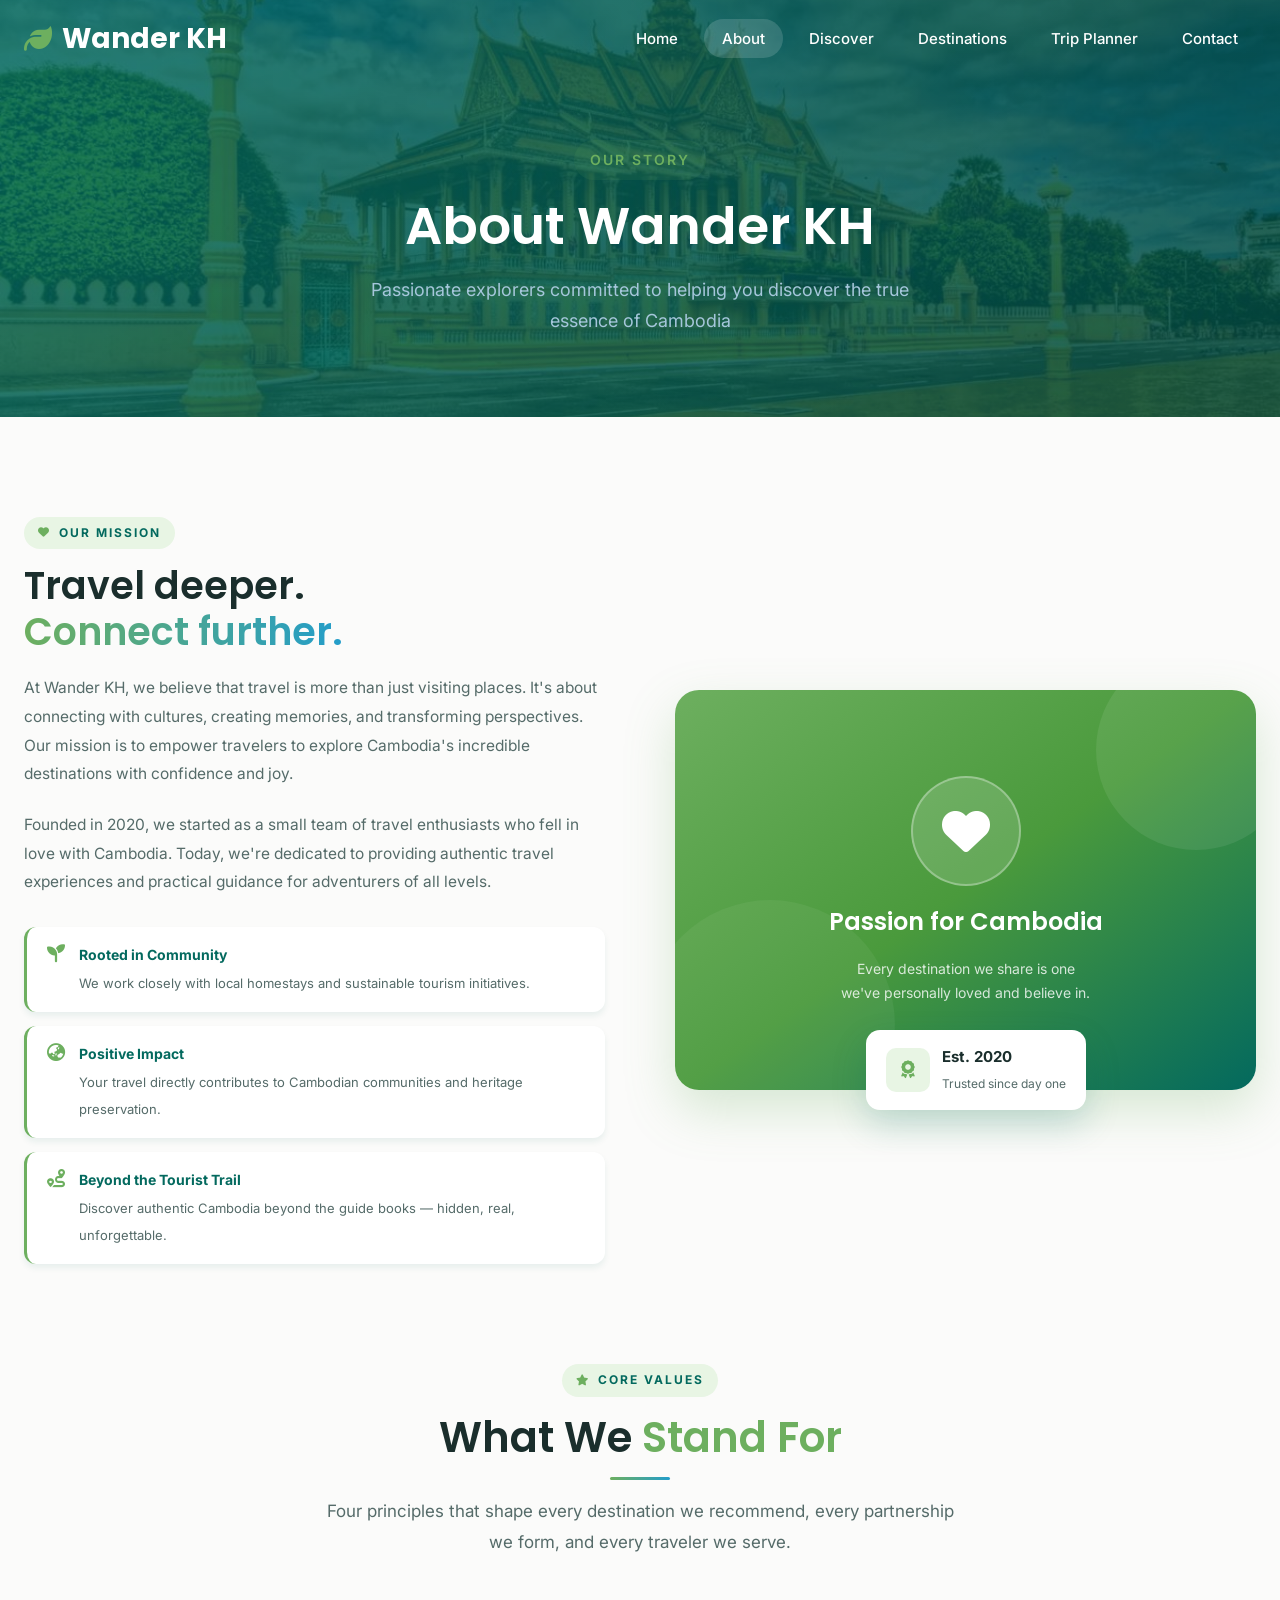
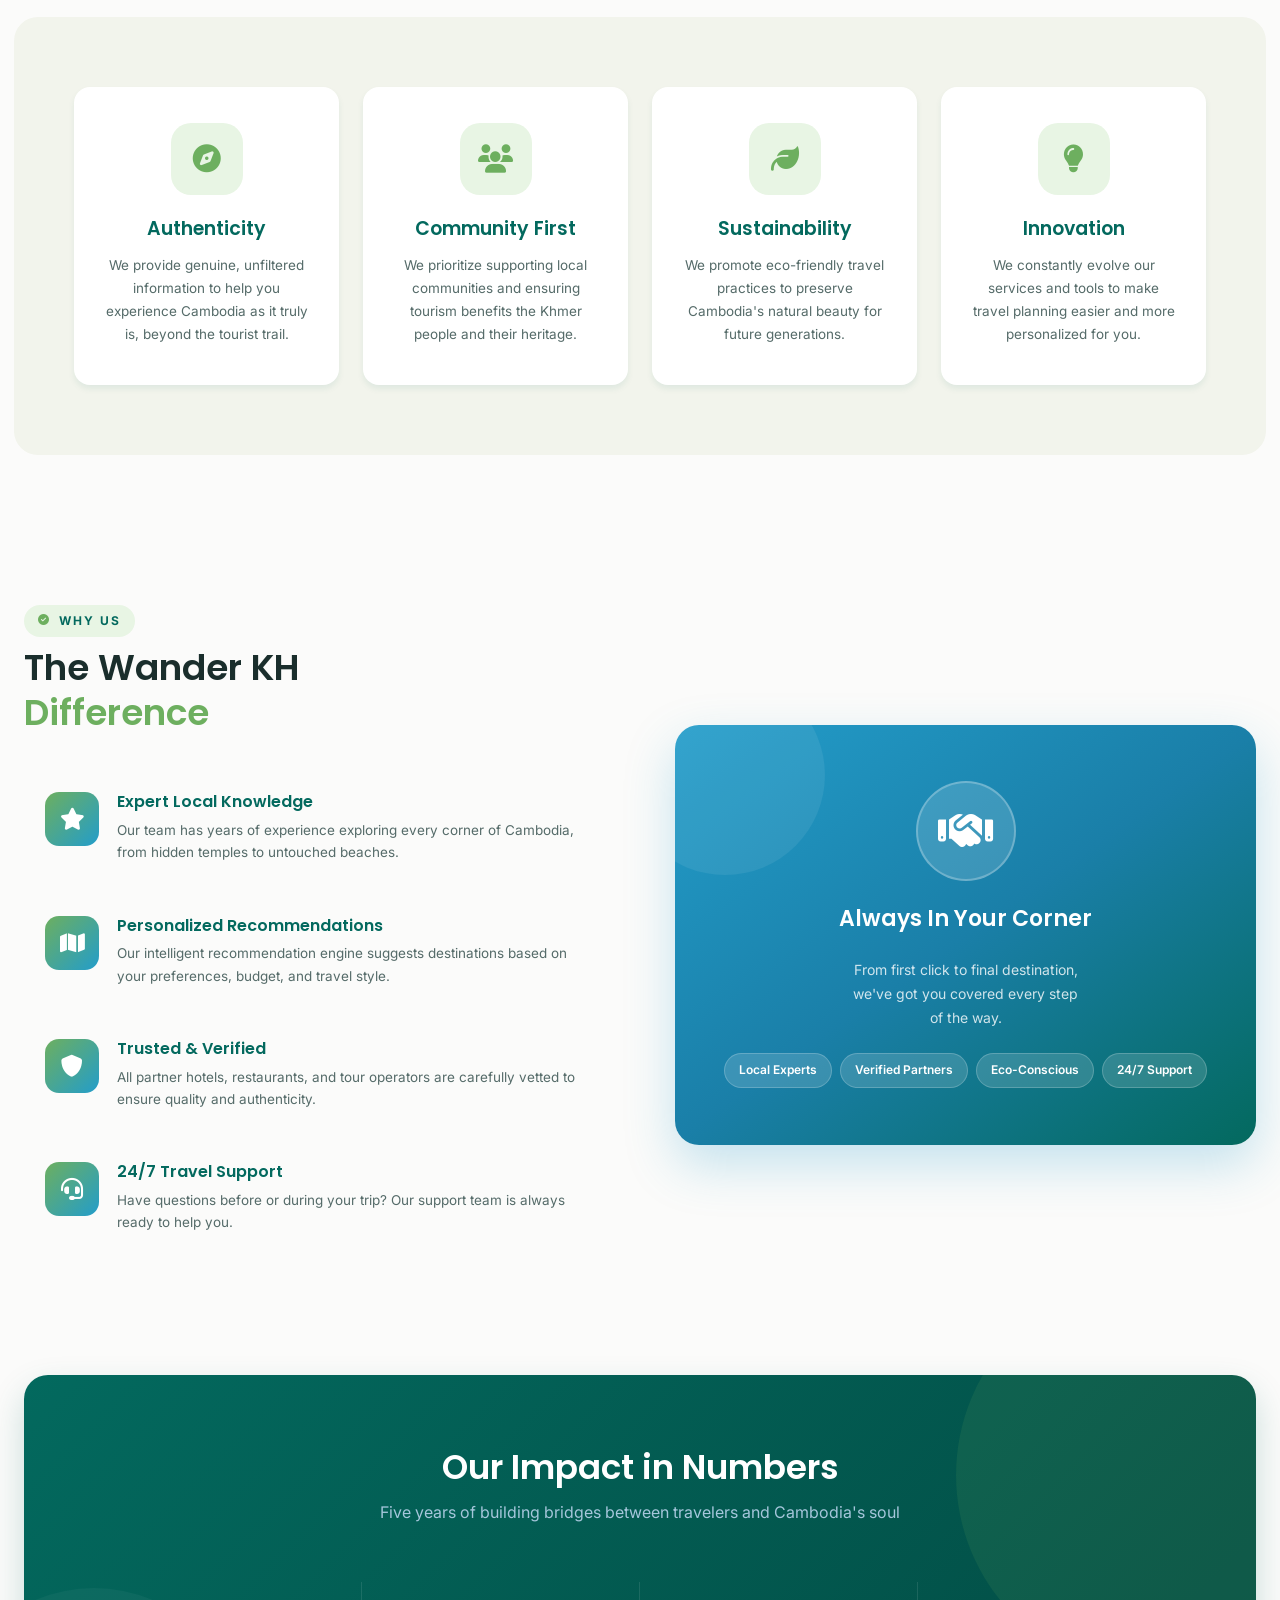
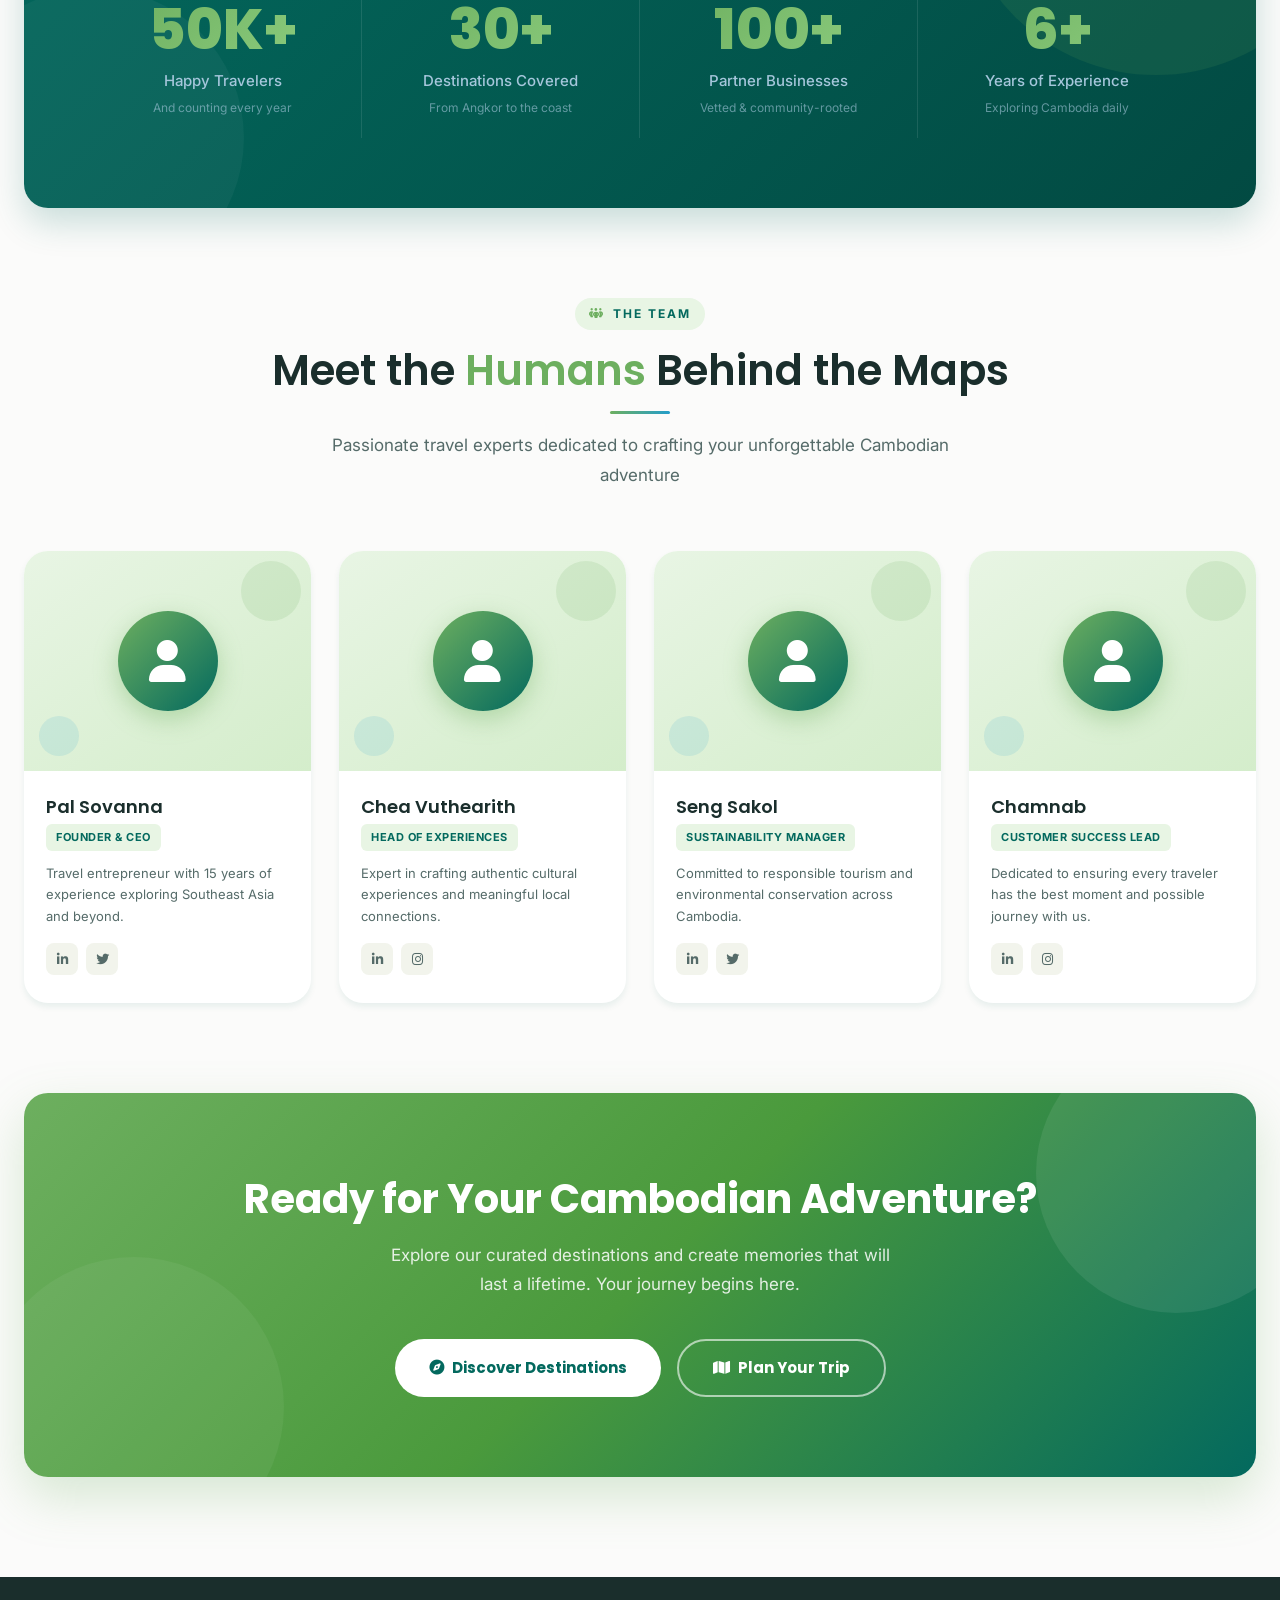
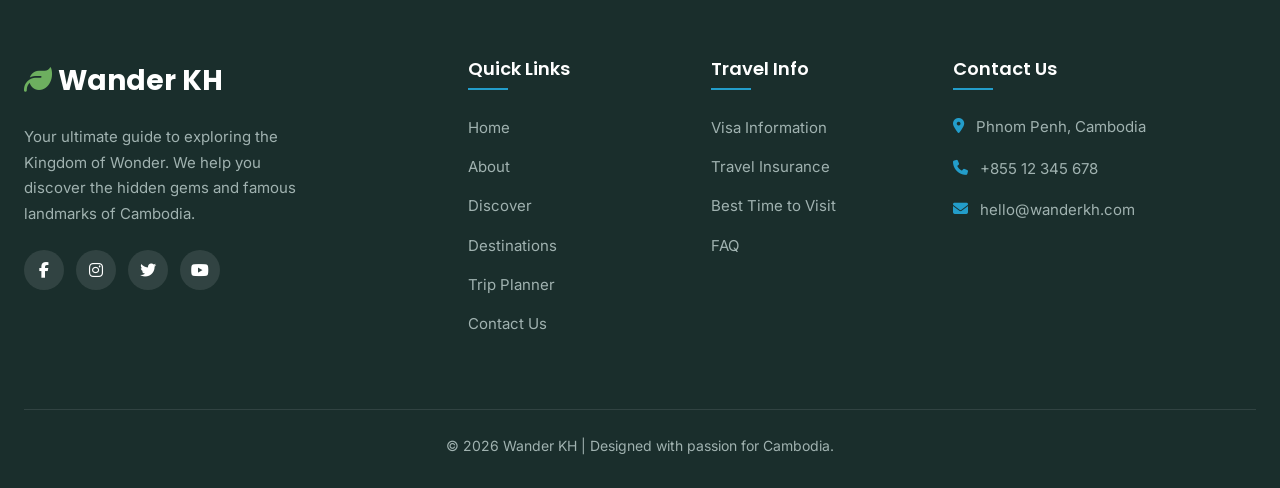
==== about-us.html @ 57054cf1 "Add files via upload" ====
<!DOCTYPE html>
<html lang="en">
    <head>
        <meta charset="UTF-8">
        <meta name="viewport" content="width=device-width, initial-scale=1.0">
        <title>About Us | Wander KH</title>
        <link rel="preconnect" href="https://fonts.googleapis.com">
        <link rel="preconnect" href="https://fonts.gstatic.com" crossorigin>
        <link href="https://fonts.googleapis.com/css2?family=Poppins:ital,wght@0,300;0,400;0,600;0,700;0,800;1,800&family=Inter:wght@300;400;500;600&display=swap" rel="stylesheet">
        <link rel="stylesheet" href="https://cdnjs.cloudflare.com/ajax/libs/font-awesome/6.4.0/css/all.min.css">
        <style>
            :root {
                --cool-jade: #03695e;
                --spring-herb: #6daf5f;
                --spring-herb-light: #8ece80;
                --spring-herb-pale: #e8f5e4;
                --sky-aqua: #239dca;
                --light-blue: #a5c6db;
                --linen-white: #e7e9d8;
                --text-dark: #1a2e2c;
                --text-light: #556b69;
                --bg-light: #fbfbfa;
                --bg-soft: #f2f4ec;
                --white: #ffffff;
                --shadow-sm: 0 4px 6px rgba(3, 105, 94, 0.08);
                --shadow-md: 0 10px 25px rgba(3, 105, 94, 0.12);
                --shadow-hover: 0 15px 35px rgba(3, 105, 94, 0.2);
                --shadow-green: 0 20px 50px rgba(109, 175, 95, 0.25);
                --radius: 16px;
                --radius-lg: 24px;
                --max-width: 1280px;
            }

            * { margin: 0; padding: 0; box-sizing: border-box; }

            body {
                font-family: "Inter", sans-serif;
                background-color: var(--bg-light);
                color: var(--text-dark);
                line-height: 1.7;
                overflow-x: hidden;
            }

            h1, h2, h3, h4 {
                font-family: "Poppins", sans-serif;
                font-weight: 600;
                line-height: 1.3;
            }

            /* ── Animations ── */
            @keyframes fadeInUp {
                from { opacity: 0; transform: translateY(40px); }
                to   { opacity: 1; transform: translateY(0); }
            }
            @keyframes slideInLeft {
                from { opacity: 0; transform: translateX(-40px); }
                to   { opacity: 1; transform: translateX(0); }
            }
            @keyframes slideInRight {
                from { opacity: 0; transform: translateX(40px); }
                to   { opacity: 1; transform: translateX(0); }
            }
            @keyframes floatBob {
                0%, 100% { transform: translateY(0); }
                50%       { transform: translateY(-12px); }
            }
            @keyframes spinSlow {
                from { transform: rotate(0deg); }
                to   { transform: rotate(360deg); }
            }
            @keyframes shimmer {
                0%   { background-position: -200% center; }
                100% { background-position: 200% center; }
            }
            @keyframes countUp {
                from { opacity: 0; transform: scale(0.5); }
                to   { opacity: 1; transform: scale(1); }
            }
            @keyframes leafDrift {
                0%   { transform: translateY(0) rotate(0deg); opacity: 0; }
                10%  { opacity: 1; }
                90%  { opacity: 1; }
                100% { transform: translateY(-100vh) rotate(720deg); opacity: 0; }
            }

            /* ── Header (unchanged) ── */
            header {
                position: fixed; width: 100%; top: 0; z-index: 1000;
                transition: all 0.4s ease; background: transparent; padding: 15px 0;
            }
            header.scrolled {
                background: var(--cool-jade); padding: 10px 0;
                box-shadow: 0 4px 20px rgba(0,0,0,.1);
            }
            nav {
                max-width: var(--max-width); margin: 0 auto; padding: 0 24px;
                display: flex; justify-content: space-between; align-items: center;
            }
            .logo {
                color: var(--white); font-family: "Poppins", sans-serif;
                font-size: 28px; font-weight: 700; text-decoration: none;
                display: flex; align-items: center; gap: 10px;
            }
            .logo i { color: var(--spring-herb); }
            .nav-links { list-style: none; display: flex; gap: 8px; }
            .nav-links a {
                text-decoration: none; color: var(--white); font-size: 15px;
                font-weight: 500; padding: 10px 18px; border-radius: 30px;
                transition: all .3s ease;
            }
            .nav-links a:hover, .nav-links a.active { background: rgba(255,255,255,.15); }
            .mobile-menu-btn {
                display: none; color: var(--white); font-size: 24px;
                cursor: pointer; background: none; border: none;
            }

            /* ── Hero ── */
            .page-hero {
                background: linear-gradient(135deg, var(--cool-jade) 0%, #024a42 100%);
                padding: 140px 24px 80px; text-align: center; position: relative; overflow: hidden;
            }
            .page-hero::before {
                content: ""; position: absolute; inset: 0;
                background: url("images/phnom-penh.jpg") center/cover; opacity: .15;
            }
            .page-hero-content { position: relative; z-index: 2; animation: fadeInUp .8s ease; }
            .page-hero-tag {
                color: var(--spring-herb); font-weight: 600; font-size: 14px;
                text-transform: uppercase; letter-spacing: 2px; margin-bottom: 12px;
                display: inline-block; background: rgba(109,175,95,.1);
                padding: 8px 16px; border-radius: 20px;
            }
            .page-hero h1 { font-size: 52px; color: var(--white); margin-bottom: 16px; }
            .page-hero p { color: var(--light-blue); font-size: 18px; max-width: 600px; margin: 0 auto; }

            /* ── Main wrapper ── */
            main { max-width: var(--max-width); margin: 0 auto; padding: 0 24px; }
            .section { padding: 90px 0; }

            /* ── Section heading system ── */
            .section-label {
                display: inline-flex; align-items: center; gap: 8px;
                background: var(--spring-herb-pale); color: var(--cool-jade);
                font-size: 12px; font-weight: 700; letter-spacing: 2px;
                text-transform: uppercase; padding: 6px 14px; border-radius: 20px;
                margin-bottom: 14px;
            }
            .section-label i { font-size: 11px; color: var(--spring-herb); }
            .section-title {
                font-size: 42px; color: var(--text-dark); margin-bottom: 16px;
                text-align: center; position: relative; display: inline-block; width: 100%;
            }
            .section-title span { color: var(--spring-herb); }
            .section-title::after {
                content: ""; display: block; width: 60px; height: 3px;
                background: linear-gradient(90deg, var(--spring-herb), var(--sky-aqua));
                margin: 12px auto 0; border-radius: 2px;
            }
            .section-subtitle {
                font-size: 17px; color: var(--text-light); text-align: center;
                margin-bottom: 60px; max-width: 640px;
                margin-left: auto; margin-right: auto; line-height: 1.8;
            }

            /* ════════════════════════════════════
               MISSION  –  split layout
            ════════════════════════════════════ */
            .mission-section { padding: 100px 0 80px; }

            .mission-container {
                display: grid; grid-template-columns: 1fr 1fr;
                gap: 70px; align-items: center;
            }

            .mission-text { animation: slideInLeft .9s ease both; }

            .mission-text h2 {
                font-size: 38px; color: var(--text-dark); margin-bottom: 20px;
                line-height: 1.2;
            }
            .mission-text h2 em {
                font-style: normal; color: var(--spring-herb);
                background: linear-gradient(90deg, var(--spring-herb), var(--sky-aqua));
                -webkit-background-clip: text; -webkit-text-fill-color: transparent;
            }

            .mission-text p {
                color: var(--text-light); font-size: 15.5px; margin-bottom: 22px; line-height: 1.85;
            }

            .mission-highlights {
                display: flex; flex-direction: column; gap: 14px; margin-top: 30px;
            }
            .mh-item {
                display: flex; align-items: flex-start; gap: 14px;
                background: var(--white); padding: 16px 20px; border-radius: 12px;
                border-left: 3px solid var(--spring-herb); box-shadow: var(--shadow-sm);
                transition: transform .25s ease, box-shadow .25s ease;
            }
            .mh-item:hover { transform: translateX(6px); box-shadow: var(--shadow-md); }
            .mh-item i { color: var(--spring-herb); font-size: 18px; margin-top: 2px; flex-shrink: 0; }
            .mh-item strong { display: block; color: var(--cool-jade); font-size: 14px; margin-bottom: 2px; }
            .mh-item span { font-size: 13px; color: var(--text-light); }

            /* Decorative visual panel */
            .mission-visual {
                position: relative; animation: slideInRight .9s ease both;
            }
            .mission-card-main {
                background: linear-gradient(145deg, var(--spring-herb) 0%, #4a9a3c 50%, var(--cool-jade) 100%);
                border-radius: var(--radius-lg); padding: 50px 40px;
                box-shadow: var(--shadow-green); color: var(--white);
                text-align: center; position: relative; overflow: hidden;
                min-height: 400px; display: flex; flex-direction: column;
                align-items: center; justify-content: center; gap: 20px;
            }
            .mission-card-main::before {
                content: ""; position: absolute; top: -40px; right: -40px;
                width: 200px; height: 200px;
                background: rgba(255,255,255,.08); border-radius: 50%;
            }
            .mission-card-main::after {
                content: ""; position: absolute; bottom: -60px; left: -30px;
                width: 250px; height: 250px;
                background: rgba(255,255,255,.05); border-radius: 50%;
            }
            .mission-icon-ring {
                width: 110px; height: 110px; border-radius: 50%;
                background: rgba(255,255,255,.15); border: 2px solid rgba(255,255,255,.3);
                display: flex; align-items: center; justify-content: center;
                animation: floatBob 4s ease-in-out infinite;
                position: relative; z-index: 1;
            }
            .mission-icon-ring i { font-size: 48px; color: var(--white); }
            .mission-card-main h3 {
                font-size: 24px; color: var(--white); position: relative; z-index: 1;
            }
            .mission-card-main p {
                font-size: 14px; color: rgba(255,255,255,.8); max-width: 260px;
                position: relative; z-index: 1;
            }

            /* floating badge */
            .mission-badge {
                position: absolute; bottom: -20px; right: 170px;
                background: var(--white); border-radius: 14px;
                padding: 14px 20px; box-shadow: var(--shadow-hover);
                display: flex; align-items: center; gap: 12px;
                animation: fadeInUp 1.2s ease both;
            }
            .mission-badge-icon {
                width: 44px; height: 44px; border-radius: 10px;
                background: var(--spring-herb-pale);
                display: flex; align-items: center; justify-content: center;
            }
            .mission-badge-icon i { color: var(--spring-herb); font-size: 18px; }
            .mission-badge strong { display: block; color: var(--text-dark); font-size: 15px; }
            .mission-badge span { font-size: 12px; color: var(--text-light); }

            /* ════════════════════════════════════
               VALUES  –  card grid
            ════════════════════════════════════ */
            .values-section {
                background: var(--bg-soft); border-radius: var(--radius-lg);
                padding: 70px 60px; margin: 0 -10px;
            }

            .values-grid {
                display: grid; grid-template-columns: repeat(4, 1fr); gap: 24px;
            }

            .value-card {
                background: var(--white); padding: 36px 28px;
                border-radius: var(--radius); box-shadow: var(--shadow-sm);
                text-align: center; transition: all .35s ease;
                position: relative; overflow: hidden; cursor: default;
                border-bottom: 3px solid transparent;
            }
            .value-card::after {
                content: ""; position: absolute; inset: 0;
                background: linear-gradient(135deg,
                    rgba(109,175,95,.06) 0%, rgba(35,157,202,.06) 100%);
                opacity: 0; transition: opacity .35s ease;
            }
            .value-card:hover {
                transform: translateY(-10px);
                box-shadow: var(--shadow-green);
                border-bottom-color: var(--spring-herb);
            }
            .value-card:hover::after { opacity: 1; }

            .value-icon-wrap {
                width: 72px; height: 72px; border-radius: 20px;
                background: var(--spring-herb-pale);
                display: flex; align-items: center; justify-content: center;
                margin: 0 auto 22px; transition: all .35s ease;
            }
            .value-card:hover .value-icon-wrap {
                background: var(--spring-herb); transform: rotate(8deg) scale(1.1);
            }
            .value-icon-wrap i {
                font-size: 28px; color: var(--spring-herb);
                transition: color .35s ease;
            }
            .value-card:hover .value-icon-wrap i { color: var(--white); }
            .value-card h3 { font-size: 19px; color: var(--cool-jade); margin-bottom: 12px; }
            .value-card p { color: var(--text-light); font-size: 13.5px; line-height: 1.7; }

            /* ════════════════════════════════════
               FEATURES  –  alternating layout
            ════════════════════════════════════ */
            .features-section { padding: 90px 0; }

            .features-container {
                display: grid; grid-template-columns: 1fr 1fr;
                gap: 70px; align-items: center;
            }

            .features-list { animation: slideInLeft .9s ease both; }
            .features-list > .section-label { margin-bottom: 8px; }
            .features-list > h2 {
                font-size: 36px; color: var(--text-dark); margin-bottom: 36px;
                line-height: 1.25;
            }
            .features-list > h2 span { color: var(--spring-herb); }

            .feature-item {
                display: flex; gap: 18px; align-items: flex-start;
                padding: 20px; border-radius: var(--radius);
                transition: all .3s ease; margin-bottom: 10px;
                border: 1px solid transparent;
            }
            .feature-item:hover {
                background: var(--white); border-color: var(--spring-herb-pale);
                box-shadow: var(--shadow-sm); transform: translateX(8px);
            }

            .feature-number {
                font-family: "Poppins", sans-serif; font-size: 11px;
                font-weight: 700; color: var(--spring-herb); background: var(--spring-herb-pale);
                width: 24px; height: 24px; border-radius: 6px;
                display: flex; align-items: center; justify-content: center;
                flex-shrink: 0; margin-top: 14px; letter-spacing: 0;
            }

            .feature-icon {
                width: 54px; height: 54px; flex-shrink: 0;
                background: linear-gradient(135deg, var(--spring-herb) 0%, var(--sky-aqua) 100%);
                border-radius: 14px; display: flex; align-items: center; justify-content: center;
                transition: all .3s ease;
            }
            .feature-item:hover .feature-icon { transform: scale(1.12) rotate(-5deg); }
            .feature-icon i { color: var(--white); font-size: 22px; }
            .feature-text h3 { font-size: 16px; color: var(--cool-jade); margin-bottom: 6px; }
            .feature-text p { color: var(--text-light); font-size: 13.5px; line-height: 1.65; }

            /* Features visual */
            .features-visual {
                position: relative; animation: slideInRight .9s ease both;
            }
            .features-card-bg {
                background: linear-gradient(145deg, var(--sky-aqua) 0%, #1a7fa8 50%, var(--cool-jade) 100%);
                border-radius: var(--radius-lg); padding: 50px 40px;
                min-height: 420px; display: flex; flex-direction: column;
                align-items: center; justify-content: center; gap: 24px;
                box-shadow: 0 20px 50px rgba(35,157,202,.25);
                text-align: center; position: relative; overflow: hidden;
            }
            .features-card-bg::before {
                content: ""; position: absolute; top: -50px; left: -50px;
                width: 200px; height: 200px; background: rgba(255,255,255,.07); border-radius: 50%;
            }
            .fv-icon {
                width: 100px; height: 100px; border-radius: 50%;
                background: rgba(255,255,255,.15); border: 2px solid rgba(255,255,255,.25);
                display: flex; align-items: center; justify-content: center;
                animation: floatBob 5s ease-in-out infinite;
            }
            .fv-icon i { font-size: 44px; color: var(--white); }
            .features-card-bg h3 { font-size: 22px; color: var(--white); }
            .features-card-bg p { color: rgba(255,255,255,.8); font-size: 14px; max-width: 240px; }

            .fv-pills { display: flex; flex-wrap: wrap; gap: 8px; justify-content: center; }
            .fv-pill {
                background: rgba(255,255,255,.15); color: var(--white);
                font-size: 12px; font-weight: 600; padding: 6px 14px;
                border-radius: 20px; border: 1px solid rgba(255,255,255,.2);
            }

            /* ════════════════════════════════════
               STATS  –  bold counter row
            ════════════════════════════════════ */
            .stats-section { padding: 20px 0 90px; }

            .stats-wrapper {
                background: linear-gradient(135deg, var(--cool-jade) 0%, #024a42 100%);
                border-radius: var(--radius-lg); padding: 70px 60px;
                box-shadow: var(--shadow-hover); position: relative; overflow: hidden;
            }
            .stats-wrapper::before {
                content: ""; position: absolute; top: -100px; right: -100px;
                width: 400px; height: 400px; border-radius: 50%;
                background: rgba(109,175,95,.12);
            }
            .stats-wrapper::after {
                content: ""; position: absolute; bottom: -80px; left: -80px;
                width: 300px; height: 300px; border-radius: 50%;
                background: rgba(255,255,255,.04);
            }

            .stats-header { text-align: center; margin-bottom: 56px; }
            .stats-header h2 { font-size: 34px; color: var(--white); margin-bottom: 10px; }
            .stats-header p { color: var(--light-blue); font-size: 16px; }

            .stats-grid {
                display: grid; grid-template-columns: repeat(4, 1fr);
                gap: 0; position: relative; z-index: 1;
            }
            .stat-item {
                text-align: center; padding: 20px;
                border-right: 1px solid rgba(255,255,255,.1);
                animation: countUp .7s ease both;
            }
            .stat-item:last-child { border-right: none; }

            .stat-number {
                font-family: "Poppins", sans-serif; font-size: 56px; font-weight: 800;
                color: var(--spring-herb); display: block; line-height: 1;
                margin-bottom: 10px;
                background: linear-gradient(135deg, var(--spring-herb) 0%, var(--spring-herb-light) 100%);
                -webkit-background-clip: text; -webkit-text-fill-color: transparent;
            }
            .stat-label { color: var(--light-blue); font-size: 15px; font-weight: 500; }
            .stat-desc { color: rgba(165,198,219,.6); font-size: 12px; margin-top: 4px; }

            /* ════════════════════════════════════
               TEAM  –  cards
            ════════════════════════════════════ */
            .team-section { padding: 0 0 90px; }
            .team-grid {
                display: grid; grid-template-columns: repeat(4, 1fr); gap: 28px;
            }
            .team-member {
                background: var(--white); border-radius: var(--radius-lg);
                overflow: hidden; box-shadow: var(--shadow-sm);
                transition: all .35s ease; position: relative;
            }
            .team-member::after {
                content: ""; position: absolute; bottom: 0; left: 0; right: 0;
                height: 3px;
                background: linear-gradient(90deg, var(--spring-herb), var(--sky-aqua));
                transform: scaleX(0); transition: transform .35s ease;
                transform-origin: left;
            }
            .team-member:hover { transform: translateY(-10px); box-shadow: var(--shadow-hover); }
            .team-member:hover::after { transform: scaleX(1); }

            .member-image {
                height: 220px; position: relative; overflow: hidden;
                background: linear-gradient(145deg, #e8f5e4 0%, #d4edcb 100%);
                display: flex; align-items: center; justify-content: center;
            }

            /* avatar circle */
            .avatar-circle {
                width: 100px; height: 100px; border-radius: 50%;
                background: linear-gradient(135deg, var(--spring-herb) 0%, var(--cool-jade) 100%);
                display: flex; align-items: center; justify-content: center;
                box-shadow: 0 8px 24px rgba(109,175,95,.4);
                transition: transform .35s ease;
            }
            .team-member:hover .avatar-circle { transform: scale(1.1); }
            .avatar-circle i { font-size: 42px; color: var(--white); }

            /* decorative dots in bg */
            .member-image::before {
                content: ""; position: absolute; top: 10px; right: 10px;
                width: 60px; height: 60px; border-radius: 50%;
                background: rgba(109,175,95,.15);
            }
            .member-image::after {
                content: ""; position: absolute; bottom: 15px; left: 15px;
                width: 40px; height: 40px; border-radius: 50%;
                background: rgba(35,157,202,.12);
            }

            .member-info { padding: 24px 22px 28px; }
            .member-info h4 { font-size: 18px; color: var(--text-dark); margin-bottom: 4px; }
            .member-role {
                display: inline-block; background: var(--spring-herb-pale);
                color: var(--cool-jade); font-weight: 700; font-size: 11px;
                letter-spacing: .5px; padding: 4px 10px; border-radius: 6px;
                margin-bottom: 12px; text-transform: uppercase;
            }
            .member-info p { color: var(--text-light); font-size: 13px; line-height: 1.65; }

            .member-social {
                display: flex; gap: 8px; margin-top: 16px;
            }
            .member-social a {
                width: 32px; height: 32px; border-radius: 8px;
                background: var(--bg-soft); color: var(--text-light);
                display: flex; align-items: center; justify-content: center;
                font-size: 13px; text-decoration: none; transition: all .25s ease;
            }
            .member-social a:hover { background: var(--spring-herb); color: var(--white); }

            /* ════════════════════════════════════
               CTA  –  full-width banner
            ════════════════════════════════════ */
            .cta-section {
                background: linear-gradient(135deg, var(--spring-herb) 0%, #4a9a3c 50%, var(--cool-jade) 100%);
                padding: 80px 60px; border-radius: var(--radius-lg);
                text-align: center; margin: 0 0 100px; position: relative; overflow: hidden;
                box-shadow: var(--shadow-green);
            }
            .cta-section::before {
                content: ""; position: absolute; top: -60px; right: -60px;
                width: 280px; height: 280px; border-radius: 50%;
                background: rgba(255,255,255,.08);
            }
            .cta-section::after {
                content: ""; position: absolute; bottom: -80px; left: -40px;
                width: 300px; height: 300px; border-radius: 50%;
                background: rgba(255,255,255,.05);
            }
            .cta-inner { position: relative; z-index: 2; }
            .cta-section h2 {
                font-size: 40px; color: var(--white); margin-bottom: 16px; font-weight: 700;
            }
            .cta-section p {
                font-size: 17px; color: rgba(255,255,255,.85);
                margin-bottom: 40px; max-width: 520px;
                margin-left: auto; margin-right: auto;
            }
            .btn-group {
                display: flex; gap: 16px; justify-content: center; flex-wrap: wrap;
            }
            .btn {
                display: inline-flex; align-items: center; gap: 8px;
                padding: 14px 34px; border-radius: 50px; text-decoration: none;
                font-weight: 700; transition: all .3s ease; border: none;
                cursor: pointer; font-size: 15px; font-family: "Poppins", sans-serif;
            }
            .btn-primary {
                background: var(--white); color: var(--cool-jade);
            }
            .btn-primary:hover {
                background: var(--linen-white); transform: translateY(-4px);
                box-shadow: 0 12px 30px rgba(0,0,0,.2);
            }
            .btn-secondary {
                background: transparent; color: var(--white);
                border: 2px solid rgba(255,255,255,.6);
            }
            .btn-secondary:hover {
                background: rgba(255,255,255,.15); transform: translateY(-4px);
                border-color: var(--white);
            }

            /* ── Footer (unchanged) ── */
            		footer {
			background-color: var(--text-dark);
			color: var(--linen-white);
			padding: 80px 24px 30px;
		}

		.footer-grid {
			max-width: var(--max-width);
			margin: 0 auto;
			display: grid;
			grid-template-columns: 2fr 1fr 1fr 1.5fr;
			gap: 40px;
			margin-bottom: 60px;
		}

		.footer-brand .logo {
			color: var(--white);
			margin-bottom: 20px;
			display: inline-block;
		}

		.footer-brand p {
			color: #a0b2b0;
			font-size: 15px;
			max-width: 300px;
			margin-bottom: 24px;
		}

		.social-links {
			display: flex;
			gap: 12px;
		}

		.social-links a {
			width: 40px;
			height: 40px;
			border-radius: 50%;
			background: rgba(255, 255, 255, 0.1);
			color: var(--white);
			display: flex;
			align-items: center;
			justify-content: center;
			transition: all 0.3s ease;
			text-decoration: none;
		}

		.social-links a:hover {
			background: var(--spring-herb);
			transform: translateY(-3px);
		}

		.footer-title {
			color: var(--white);
			font-size: 18px;
			margin-bottom: 24px;
			position: relative;
			padding-bottom: 10px;
		}

		.footer-title::after {
			content: "";
			position: absolute;
			left: 0;
			bottom: 0;
			width: 40px;
			height: 2px;
			background: var(--sky-aqua);
		}

		.footer-links {
			list-style: none;
		}

		.footer-links li {
			margin-bottom: 12px;
		}

		.footer-links a {
			color: #a0b2b0;
			text-decoration: none;
			transition: 0.3s;
			font-size: 15px;
		}

		.footer-links a:hover {
			color: var(--spring-herb);
			padding-left: 5px;
		}

		.contact-info li {
			display: flex;
			gap: 12px;
			margin-bottom: 16px;
			color: #a0b2b0;
			font-size: 15px;
		}

		.contact-info i {
			color: var(--sky-aqua);
			margin-top: 4px;
		}

		.footer-bottom {
			max-width: var(--max-width);
			margin: 0 auto;
			border-top: 1px solid rgba(255, 255, 255, 0.1);
			padding-top: 24px;
			text-align: center;
			color: #a0b2b0;
			font-size: 14px;
		}


            /* ── Responsive ── */
            @media (max-width: 1024px) {
                .values-grid,
                .team-grid,
                .stats-grid { grid-template-columns: repeat(2, 1fr); }
                .stat-item:nth-child(2) { border-right: none; }
                .stat-item:nth-child(3) { border-top: 1px solid rgba(255,255,255,.1); }
            }

            @media (max-width: 768px) {
                .nav-links { display: none; }
                .mobile-menu-btn { display: block; }
                .page-hero { padding: 120px 24px 60px; }
                .page-hero h1 { font-size: 32px; }
                .section-title { font-size: 28px; }
                .mission-container,
                .features-container { grid-template-columns: 1fr; gap: 40px; }
                .values-grid,
                .team-grid,
                .stats-grid { grid-template-columns: 1fr; }
                .stat-item { border-right: none; border-bottom: 1px solid rgba(255,255,255,.1); }
                .values-section,
                .stats-wrapper,
                .cta-section { padding: 40px 24px; }
                .footer-grid { grid-template-columns: 1fr; gap: 30px; }
                .cta-section h2 { font-size: 28px; }
                .mission-badge { display: none; }
            }
        </style>
    </head>
    <body>

        <!-- Header Navigation (unchanged) -->
        <header id="header">
            <nav>
                <a href="index.html" class="logo">
                    <i class="fa-solid fa-leaf"></i> Wander KH
                </a>
                <button class="mobile-menu-btn" id="mobileMenuBtn" type="button">
                    <i class="fa-solid fa-bars"></i>
                </button>
                <ul class="nav-links" id="navLinks">
                    <li><a href="index.html">Home</a></li>
                    <li><a href="about.html" class="active">About</a></li>
                    <li><a href="discover.html">Discover</a></li>
                    <li><a href="destinations.html">Destinations</a></li>
                    <li><a href="planning.html">Trip Planner</a></li>
                    <li><a href="contact.html">Contact</a></li>
                </ul>
            </nav>
        </header>

        <!-- Hero Section (unchanged) -->
        <section class="page-hero">
            <div class="page-hero-content">
                <span class="page-hero-tag">Our Story</span>
                <h1>About Wander KH</h1>
                <p>Passionate explorers committed to helping you discover the true essence of Cambodia</p>
            </div>
        </section>

        <main>

            <!-- ── MISSION ── -->
            <section class="section mission-section">
                <div class="mission-container">
                    <div class="mission-text">
                        <div class="section-label"><i class="fa-solid fa-heart"></i> Our Mission</div>
                        <h2>Travel deeper.<br><em>Connect further.</em></h2>
                        <p>At Wander KH, we believe that travel is more than just visiting places. It's about connecting with cultures, creating memories, and transforming perspectives. Our mission is to empower travelers to explore Cambodia's incredible destinations with confidence and joy.</p>
                        <p>Founded in 2020, we started as a small team of travel enthusiasts who fell in love with Cambodia. Today, we're dedicated to providing authentic travel experiences and practical guidance for adventurers of all levels.</p>

                        <div class="mission-highlights">
                            <div class="mh-item">
                                <i class="fa-solid fa-seedling"></i>
                                <div>
                                    <strong>Rooted in Community</strong>
                                    <span>We work closely with local homestays and sustainable tourism initiatives.</span>
                                </div>
                            </div>
                            <div class="mh-item">
                                <i class="fa-solid fa-globe-asia"></i>
                                <div>
                                    <strong>Positive Impact</strong>
                                    <span>Your travel directly contributes to Cambodian communities and heritage preservation.</span>
                                </div>
                            </div>
                            <div class="mh-item">
                                <i class="fa-solid fa-route"></i>
                                <div>
                                    <strong>Beyond the Tourist Trail</strong>
                                    <span>Discover authentic Cambodia beyond the guide books — hidden, real, unforgettable.</span>
                                </div>
                            </div>
                        </div>
                    </div>

                    <div class="mission-visual">
                        <div class="mission-card-main">
                            <div class="mission-icon-ring">
                                <i class="fa-solid fa-heart"></i>
                            </div>
                            <h3>Passion for Cambodia</h3>
                            <p>Every destination we share is one we've personally loved and believe in.</p>
                        </div>
                        <div class="mission-badge">
                            <div class="mission-badge-icon"><i class="fa-solid fa-award"></i></div>
                            <div>
                                <strong>Est. 2020</strong>
                                <span>Trusted since day one</span>
                            </div>
                        </div>
                    </div>
                </div>
            </section>

            <!-- ── CORE VALUES ── -->
            <section class="section" style="padding-top:20px;">
                <div class="section-label" style="display:flex;margin:0 auto 14px;width:fit-content;">
                    <i class="fa-solid fa-star"></i> Core Values
                </div>
                <h2 class="section-title">What We <span>Stand For</span></h2>
                <p class="section-subtitle">Four principles that shape every destination we recommend, every partnership we form, and every traveler we serve.</p>

                <div class="values-section">
                    <div class="values-grid">
                        <div class="value-card">
                            <div class="value-icon-wrap"><i class="fa-solid fa-compass"></i></div>
                            <h3>Authenticity</h3>
                            <p>We provide genuine, unfiltered information to help you experience Cambodia as it truly is, beyond the tourist trail.</p>
                        </div>
                        <div class="value-card">
                            <div class="value-icon-wrap"><i class="fa-solid fa-users"></i></div>
                            <h3>Community First</h3>
                            <p>We prioritize supporting local communities and ensuring tourism benefits the Khmer people and their heritage.</p>
                        </div>
                        <div class="value-card">
                            <div class="value-icon-wrap"><i class="fa-solid fa-leaf"></i></div>
                            <h3>Sustainability</h3>
                            <p>We promote eco-friendly travel practices to preserve Cambodia's natural beauty for future generations.</p>
                        </div>
                        <div class="value-card">
                            <div class="value-icon-wrap"><i class="fa-solid fa-lightbulb"></i></div>
                            <h3>Innovation</h3>
                            <p>We constantly evolve our services and tools to make travel planning easier and more personalized for you.</p>
                        </div>
                    </div>
                </div>
            </section>

            <!-- ── WHY CHOOSE US ── -->
            <section class="section features-section" style="padding-top:60px;">
                <div class="features-container">
                    <div class="features-list">
                        <div class="section-label"><i class="fa-solid fa-check-circle"></i> Why Us</div>
                        <h2>The Wander KH<br><span>Difference</span></h2>

                        <div class="feature-item">
                            <div class="feature-icon"><i class="fa-solid fa-star"></i></div>
                            <div class="feature-text">
                                <h3>Expert Local Knowledge</h3>
                                <p>Our team has years of experience exploring every corner of Cambodia, from hidden temples to untouched beaches.</p>
                            </div>
                        </div>
                        <div class="feature-item">
                            <div class="feature-icon"><i class="fa-solid fa-map"></i></div>
                            <div class="feature-text">
                                <h3>Personalized Recommendations</h3>
                                <p>Our intelligent recommendation engine suggests destinations based on your preferences, budget, and travel style.</p>
                            </div>
                        </div>
                        <div class="feature-item">
                            <div class="feature-icon"><i class="fa-solid fa-shield"></i></div>
                            <div class="feature-text">
                                <h3>Trusted & Verified</h3>
                                <p>All partner hotels, restaurants, and tour operators are carefully vetted to ensure quality and authenticity.</p>
                            </div>
                        </div>
                        <div class="feature-item">
                            <div class="feature-icon"><i class="fa-solid fa-headset"></i></div>
                            <div class="feature-text">
                                <h3>24/7 Travel Support</h3>
                                <p>Have questions before or during your trip? Our support team is always ready to help you.</p>
                            </div>
                        </div>
                    </div>

                    <div class="features-visual">
                        <div class="features-card-bg">
                            <div class="fv-icon"><i class="fa-solid fa-handshake"></i></div>
                            <h3>Always In Your Corner</h3>
                            <p>From first click to final destination, we've got you covered every step of the way.</p>
                            <div class="fv-pills">
                                <span class="fv-pill">Local Experts</span>
                                <span class="fv-pill">Verified Partners</span>
                                <span class="fv-pill">Eco-Conscious</span>
                                <span class="fv-pill">24/7 Support</span>
                            </div>
                        </div>
                    </div>
                </div>
            </section>

            <!-- ── STATS ── -->
            <section class="stats-section">
                <div class="stats-wrapper">
                    <div class="stats-header">
                        <h2>Our Impact in Numbers</h2>
                        <p>Five years of building bridges between travelers and Cambodia's soul</p>
                    </div>
                    <div class="stats-grid">
                        <div class="stat-item">
                            <span class="stat-number">50K+</span>
                            <div class="stat-label">Happy Travelers</div>
                            <div class="stat-desc">And counting every year</div>
                        </div>
                        <div class="stat-item">
                            <span class="stat-number">30+</span>
                            <div class="stat-label">Destinations Covered</div>
                            <div class="stat-desc">From Angkor to the coast</div>
                        </div>
                        <div class="stat-item">
                            <span class="stat-number">100+</span>
                            <div class="stat-label">Partner Businesses</div>
                            <div class="stat-desc">Vetted & community-rooted</div>
                        </div>
                        <div class="stat-item">
                            <span class="stat-number">6+</span>
                            <div class="stat-label">Years of Experience</div>
                            <div class="stat-desc">Exploring Cambodia daily</div>
                        </div>
                    </div>
                </div>
            </section>

            <!-- ── TEAM ── -->
            <section class="team-section">
                <div class="section-label" style="display:flex;margin:0 auto 14px;width:fit-content;">
                    <i class="fa-solid fa-people-group"></i> The Team
                </div>
                <h2 class="section-title">Meet the <span>Humans</span> Behind the Maps</h2>
                <p class="section-subtitle">Passionate travel experts dedicated to crafting your unforgettable Cambodian adventure</p>

                <div class="team-grid">
                    <div class="team-member">
                        <div class="member-image">
                            <div class="avatar-circle"><i class="fa-solid fa-user"></i></div>
                        </div>
                        <div class="member-info">
                            <h4>Pal Sovanna</h4>
                            <span class="member-role">Founder & CEO</span>
                            <p>Travel entrepreneur with 15 years of experience exploring Southeast Asia and beyond.</p>
                            <div class="member-social">
                                <a href="#" aria-label="LinkedIn"><i class="fa-brands fa-linkedin-in"></i></a>
                                <a href="#" aria-label="Twitter"><i class="fa-brands fa-twitter"></i></a>
                            </div>
                        </div>
                    </div>

                    <div class="team-member">
                        <div class="member-image">
                            <div class="avatar-circle"><i class="fa-solid fa-user"></i></div>
                        </div>
                        <div class="member-info">
                            <h4>Chea Vuthearith</h4>
                            <span class="member-role">Head of Experiences</span>
                            <p>Expert in crafting authentic cultural experiences and meaningful local connections.</p>
                            <div class="member-social">
                                <a href="#" aria-label="LinkedIn"><i class="fa-brands fa-linkedin-in"></i></a>
                                <a href="#" aria-label="Instagram"><i class="fa-brands fa-instagram"></i></a>
                            </div>
                        </div>
                    </div>

                    <div class="team-member">
                        <div class="member-image">
                            <div class="avatar-circle"><i class="fa-solid fa-user"></i></div>
                        </div>
                        <div class="member-info">
                            <h4>Seng Sakol</h4>
                            <span class="member-role">Sustainability Manager</span>
                            <p>Committed to responsible tourism and environmental conservation across Cambodia.</p>
                            <div class="member-social">
                                <a href="#" aria-label="LinkedIn"><i class="fa-brands fa-linkedin-in"></i></a>
                                <a href="#" aria-label="Twitter"><i class="fa-brands fa-twitter"></i></a>
                            </div>
                        </div>
                    </div>

                    <div class="team-member">
                        <div class="member-image">
                            <div class="avatar-circle"><i class="fa-solid fa-user"></i></div>
                        </div>
                        <div class="member-info">
                            <h4>Chamnab</h4>
                            <span class="member-role">Customer Success Lead</span>
                            <p>Dedicated to ensuring every traveler has the best moment and possible journey with us.</p>
                            <div class="member-social">
                                <a href="#" aria-label="LinkedIn"><i class="fa-brands fa-linkedin-in"></i></a>
                                <a href="#" aria-label="Instagram"><i class="fa-brands fa-instagram"></i></a>
                            </div>
                        </div>
                    </div>
                </div>
            </section>

            <!-- ── CTA ── -->
            <div class="cta-section">
                <div class="cta-inner">
                    <h2>Ready for Your Cambodian Adventure?</h2>
                    <p>Explore our curated destinations and create memories that will last a lifetime. Your journey begins here.</p>
                    <div class="btn-group">
                        <a href="discover.html" class="btn btn-primary">
                            <i class="fa-solid fa-compass"></i> Discover Destinations
                        </a>
                        <a href="planning.html" class="btn btn-secondary">
                            <i class="fa-solid fa-map"></i> Plan Your Trip
                        </a>
                    </div>
                </div>
            </div>

        </main>

        <!-- Footer (unchanged) -->
        <footer>
            <div class="footer-grid">
                <div class="footer-brand">
                    <a href="index.html" class="logo">
                        <i class="fa-solid fa-leaf"></i> Wander KH
                    </a>
                    <p>Your ultimate guide to exploring the Kingdom of Wonder. We help you discover the hidden gems and famous landmarks of Cambodia.</p>
                    <div class="social-links">
                        <a href="#" aria-label="Facebook"><i class="fa-brands fa-facebook-f"></i></a>
                        <a href="#" aria-label="Instagram"><i class="fa-brands fa-instagram"></i></a>
                        <a href="#" aria-label="Twitter"><i class="fa-brands fa-twitter"></i></a>
                        <a href="#" aria-label="YouTube"><i class="fa-brands fa-youtube"></i></a>
                    </div>
                </div>
                <div class="footer-widget">
                    <h4 class="footer-title">Quick Links</h4>
                    <ul class="footer-links">
                        <li><a href="index.html">Home</a></li>
                        <li><a href="about-us.html">About</a></li>
                        <li><a href="discover.html">Discover</a></li>
                        <li><a href="destinations.html">Destinations</a></li>
                        <li><a href="planning.html">Trip Planner</a></li>
                        <li><a href="contact.html">Contact Us</a></li>
                    </ul>
                </div>
                <div class="footer-widget">
                    <h4 class="footer-title">Travel Info</h4>
                    <ul class="footer-links">
                        <li><a href="#">Visa Information</a></li>
                        <li><a href="#">Travel Insurance</a></li>
                        <li><a href="#">Best Time to Visit</a></li>
                        <li><a href="#">FAQ</a></li>
                    </ul>
                </div>
                <div class="footer-widget">
                    <h4 class="footer-title">Contact Us</h4>
                    <ul class="contact-info">
                        <li><i class="fa-solid fa-location-dot"></i><span>Phnom Penh, Cambodia</span></li>
                        <li><i class="fa-solid fa-phone"></i><span>+855 12 345 678</span></li>
                        <li><i class="fa-solid fa-envelope"></i><span>hello@wanderkh.com</span></li>
                    </ul>
                </div>
            </div>
            <div class="footer-bottom">
                <p>&copy; 2026 Wander KH | Designed with passion for Cambodia.</p>
            </div>
        </footer>

        <script>
            // Header scroll
            const header = document.getElementById('header');
            window.addEventListener('scroll', () => {
                header.classList.toggle('scrolled', window.scrollY > 50);
            });

            // Mobile menu
            const mobileMenuBtn = document.getElementById('mobileMenuBtn');
            const navLinks = document.getElementById('navLinks');
            if (mobileMenuBtn) {
                mobileMenuBtn.addEventListener('click', () => {
                    navLinks.style.display = navLinks.style.display === 'flex' ? 'none' : 'flex';
                });
            }

            // Scroll-triggered fade-in for cards
            const observer = new IntersectionObserver((entries) => {
                entries.forEach((e, i) => {
                    if (e.isIntersecting) {
                        setTimeout(() => {
                            e.target.style.opacity = '1';
                            e.target.style.transform = 'translateY(0)';
                        }, i * 100);
                        observer.unobserve(e.target);
                    }
                });
            }, { threshold: 0.1 });

            document.querySelectorAll('.value-card, .team-member, .stat-item').forEach(el => {
                el.style.opacity = '0';
                el.style.transform = 'translateY(30px)';
                el.style.transition = 'opacity 0.6s ease, transform 0.6s ease';
                observer.observe(el);
            });
        </script>
    </body>
</html>
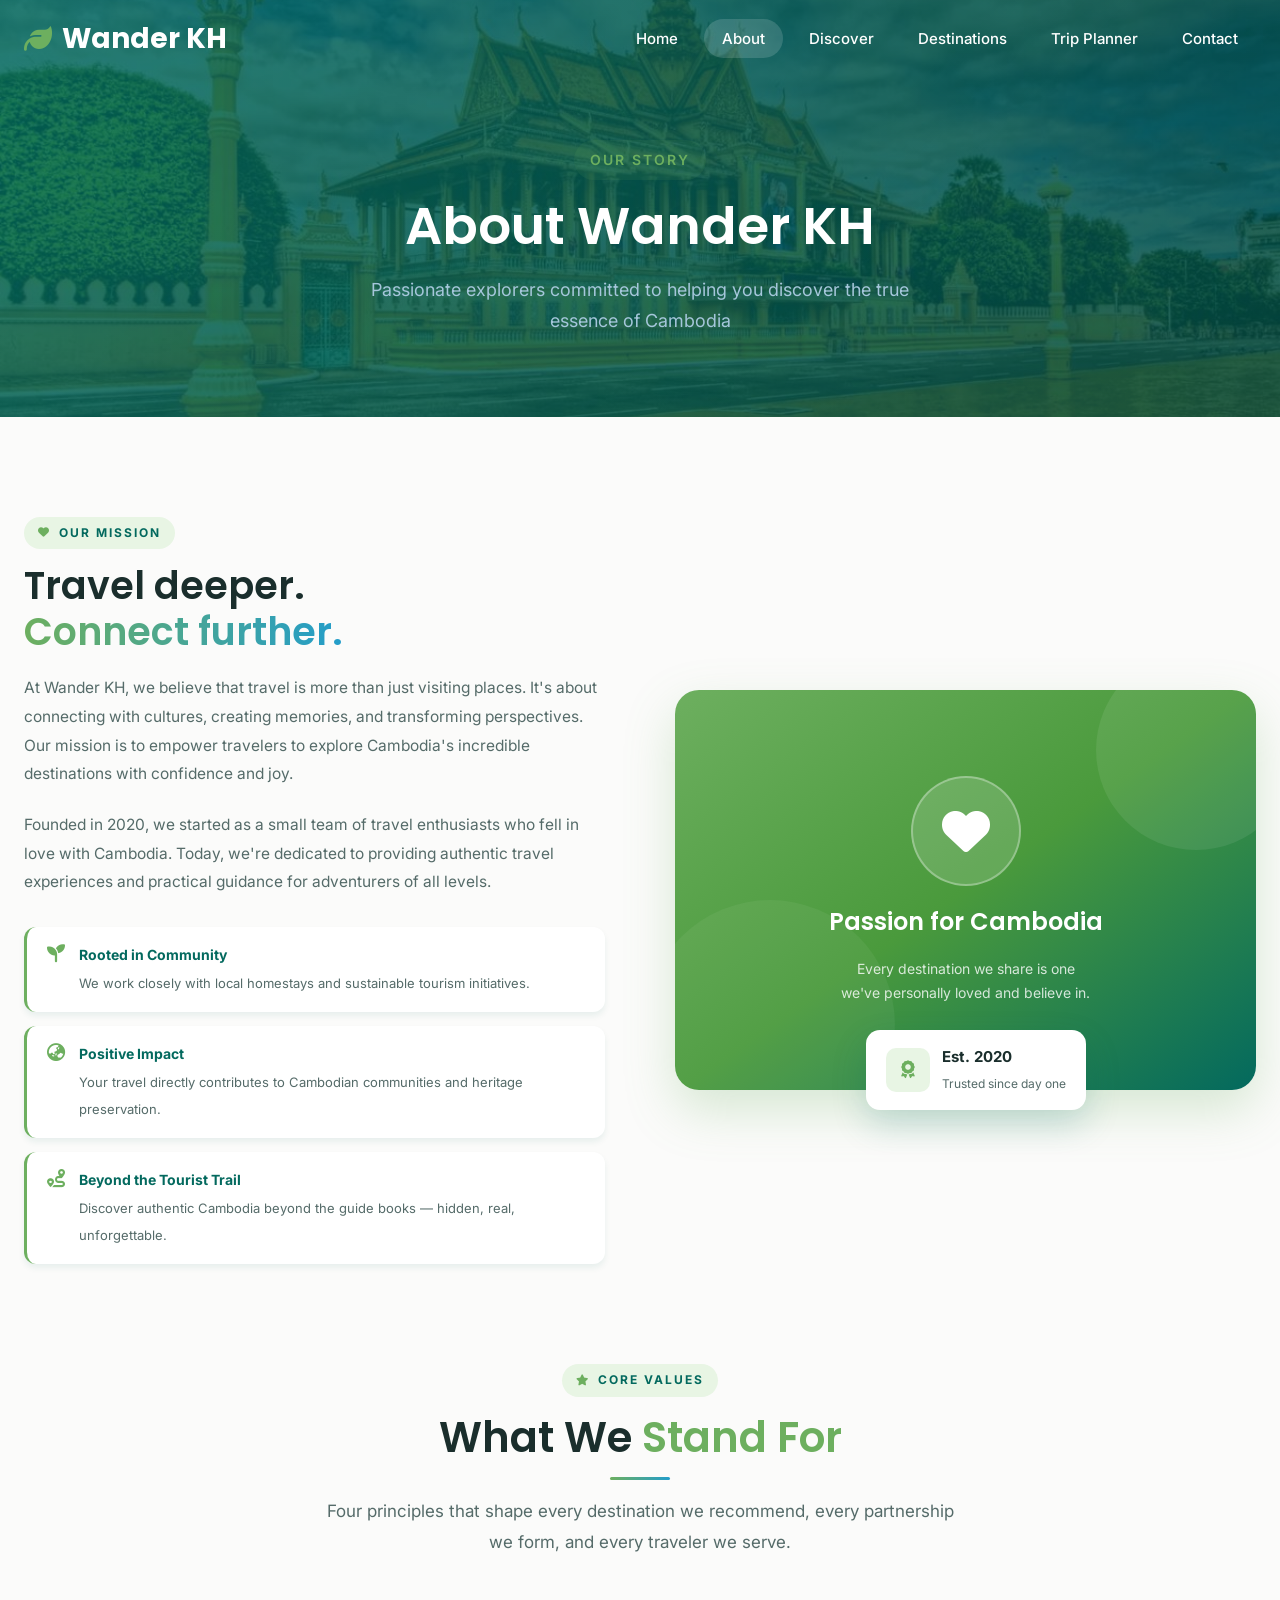
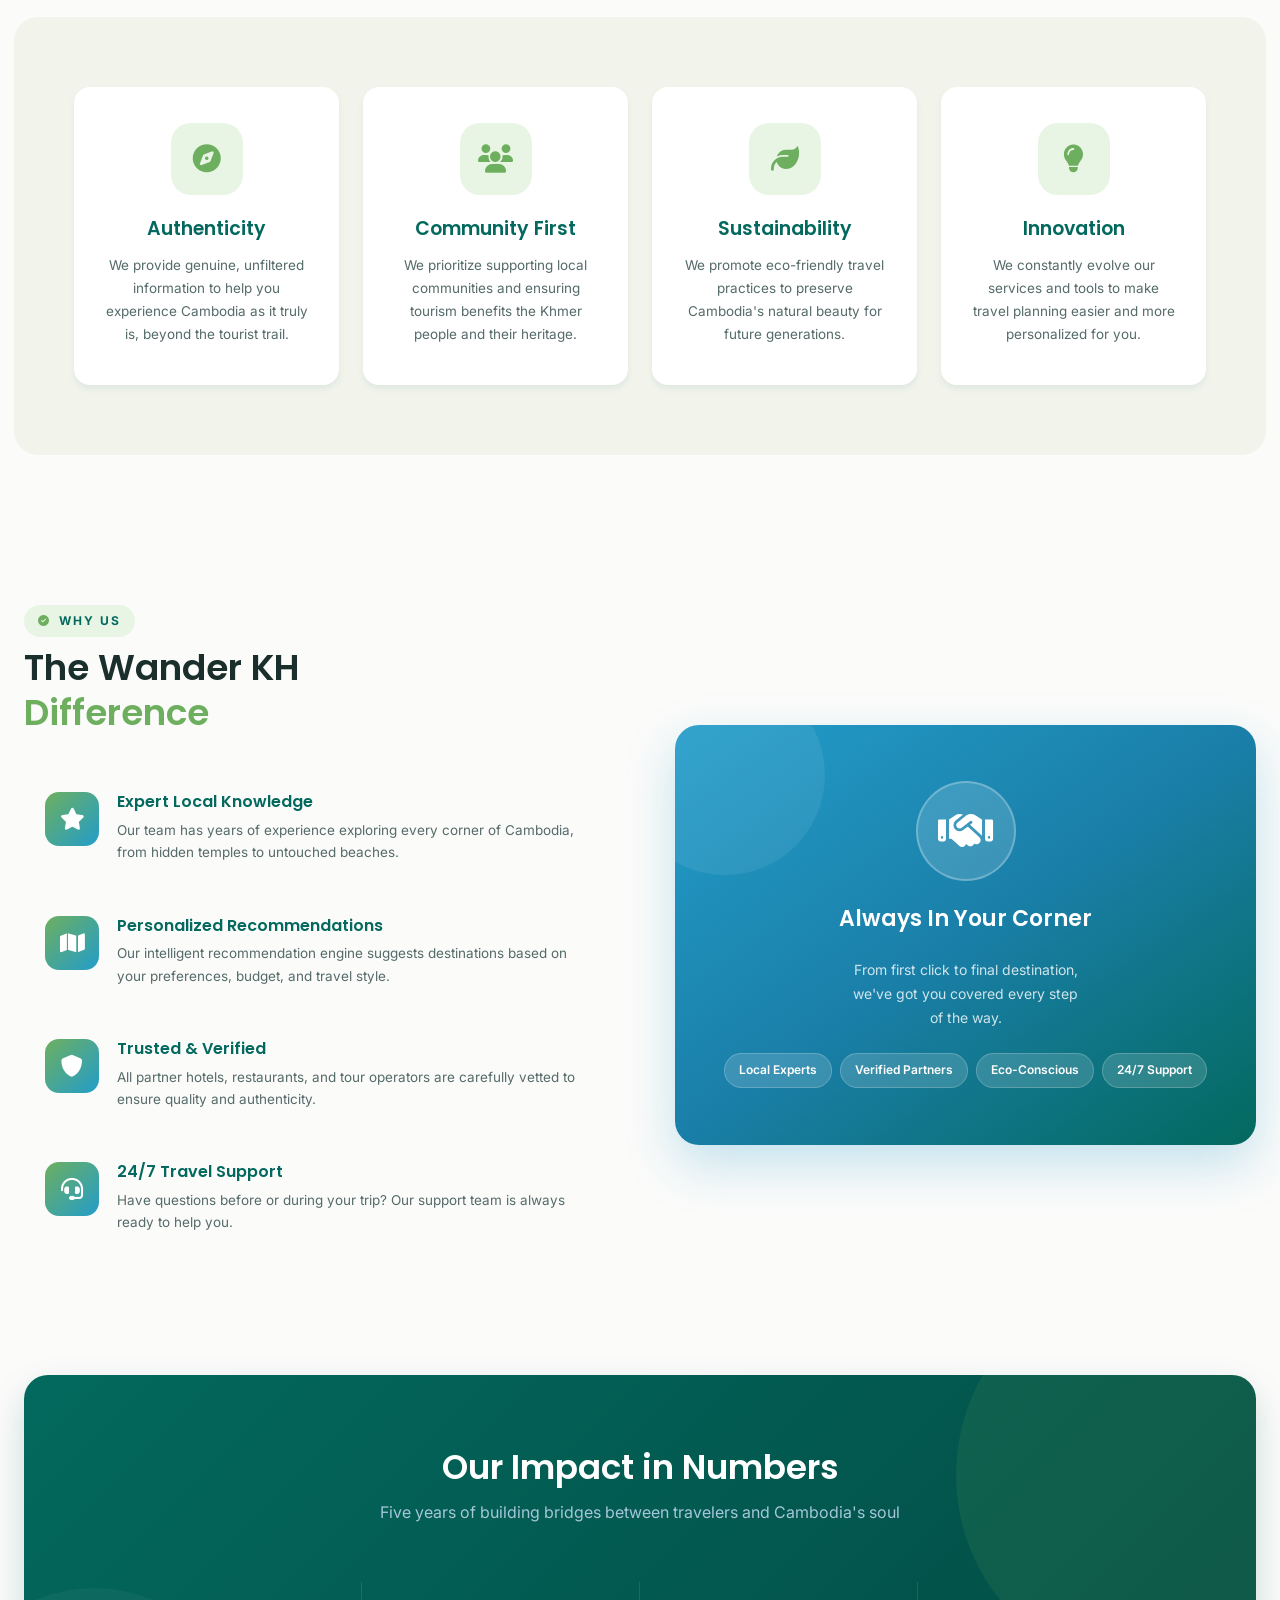
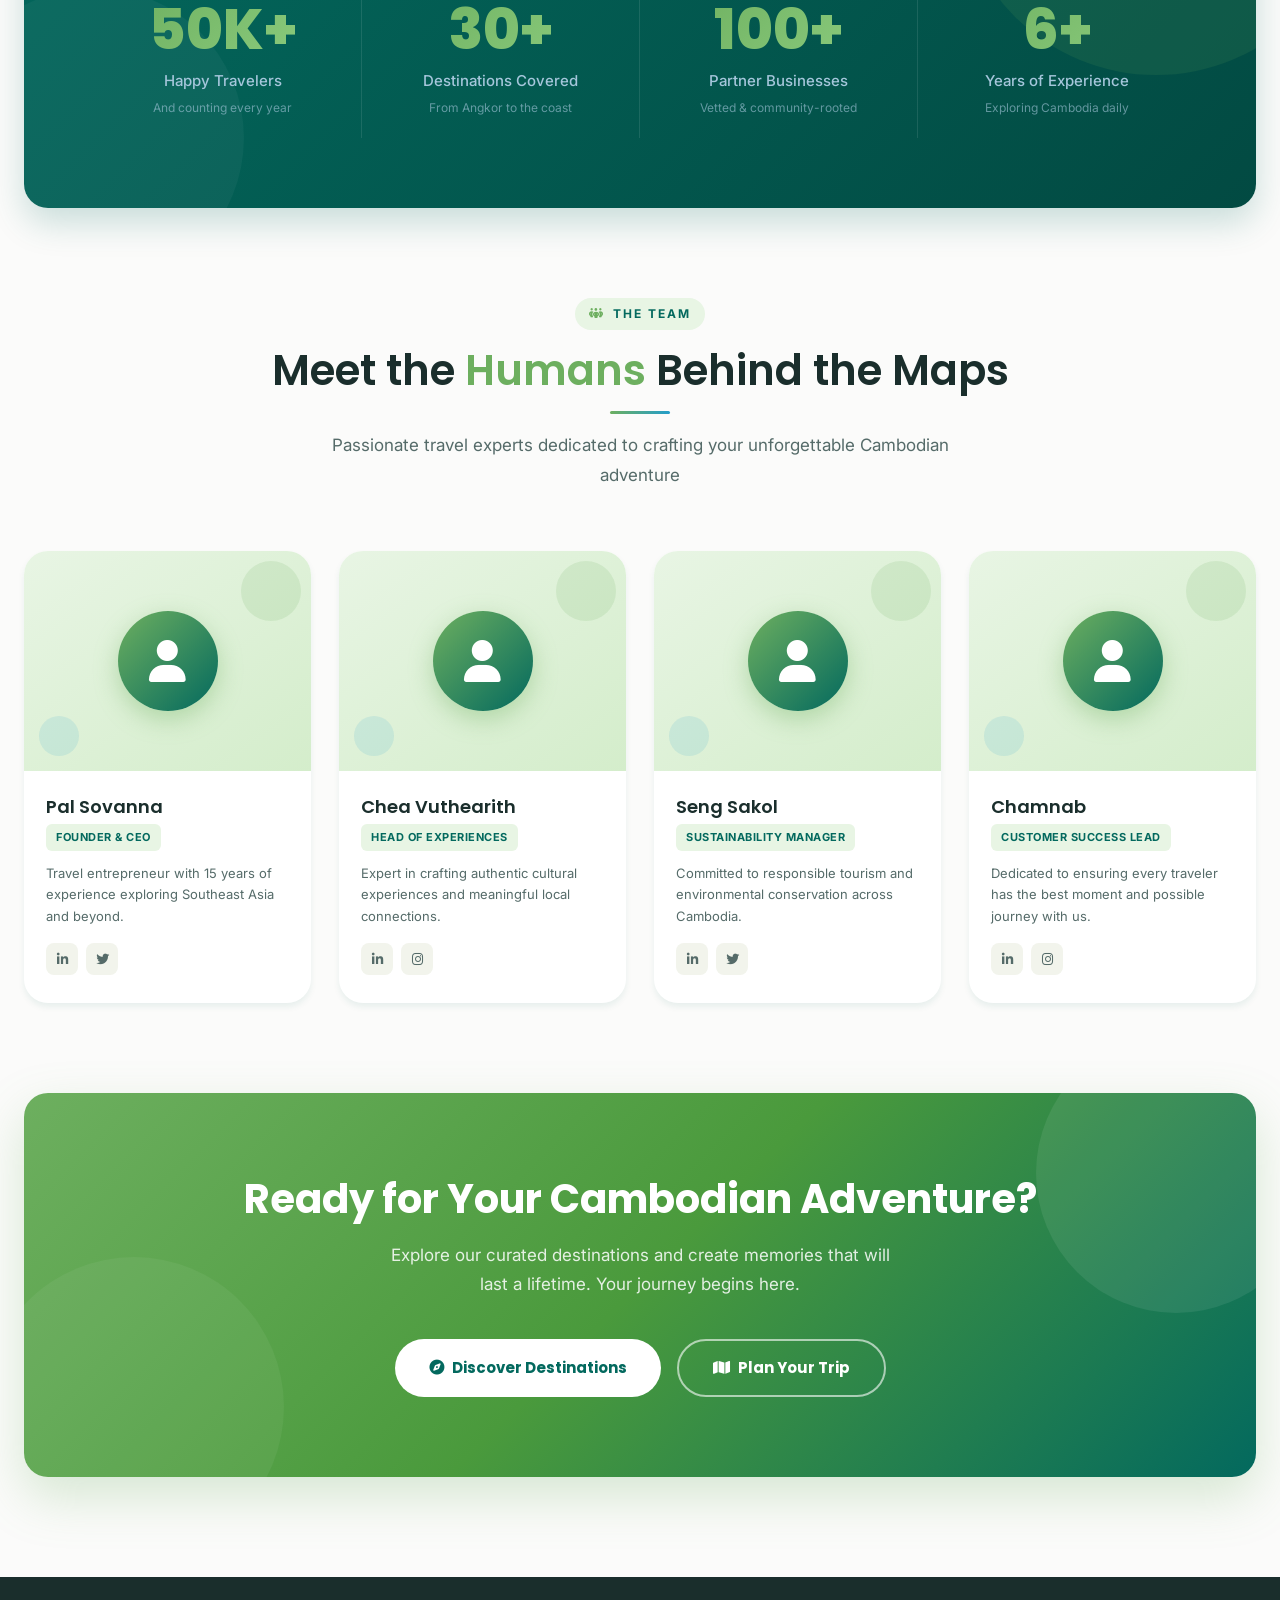
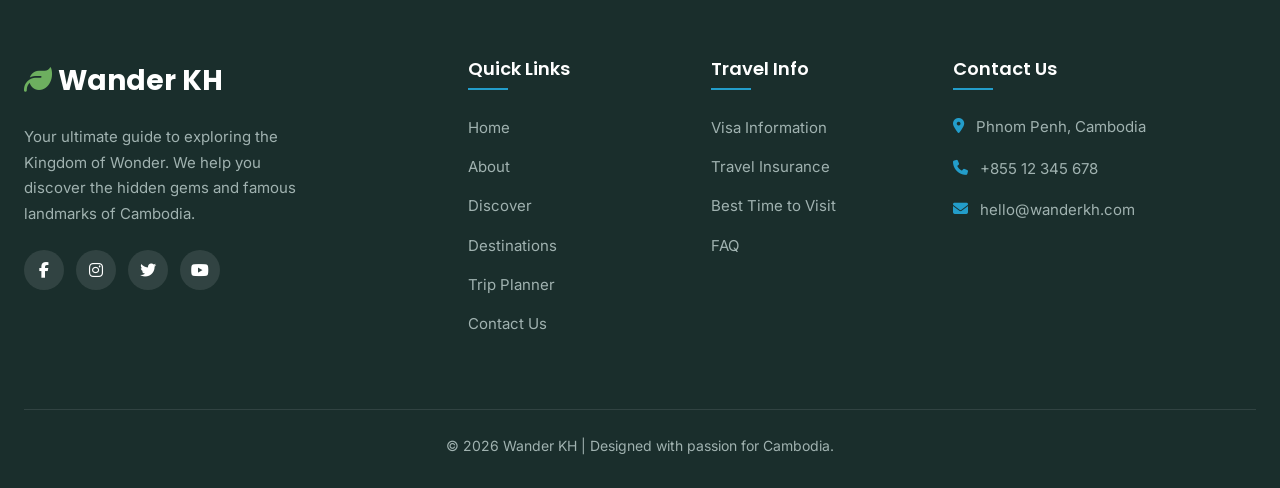
==== commit a72187e3: "Enhance mobile navigation menu styles and behavior Updated mobile navigation styles and functionalit" ====
--- a/about-us.html
+++ b/about-us.html
@@ -682,8 +682,35 @@
             }
 
             @media (max-width: 768px) {
-                .nav-links { display: none; }
                 .mobile-menu-btn { display: block; }
+                nav {
+                    padding: 0 16px;
+                }
+
+                .nav-links {
+                    position: fixed;
+                    top: 0;
+                    right: -100%;
+                    width: 280px;
+                    height: 100vh;
+                    background: var(--cool-jade);
+                    flex-direction: column;
+                    padding: 100px 30px 30px;
+                    box-shadow: -10px 0 30px rgba(0, 0, 0, 0.1);
+                    transition: 0.4s ease-in-out;
+                }
+
+                .nav-links.active {
+                    right: 0;
+                }
+
+                .nav-links a {
+                    font-size: 18px;
+                    padding: 12px 0;
+                    display: block;
+                    border-radius: 0;
+                    border-bottom: 1px solid rgba(255, 255, 255, 0.1);
+                }
                 .page-hero { padding: 120px 24px 60px; }
                 .page-hero h1 { font-size: 32px; }
                 .section-title { font-size: 28px; }
@@ -1057,7 +1084,7 @@
             const navLinks = document.getElementById('navLinks');
             if (mobileMenuBtn) {
                 mobileMenuBtn.addEventListener('click', () => {
-                    navLinks.style.display = navLinks.style.display === 'flex' ? 'none' : 'flex';
+                    navLinks.classList.toggle('active');
                 });
             }
 
